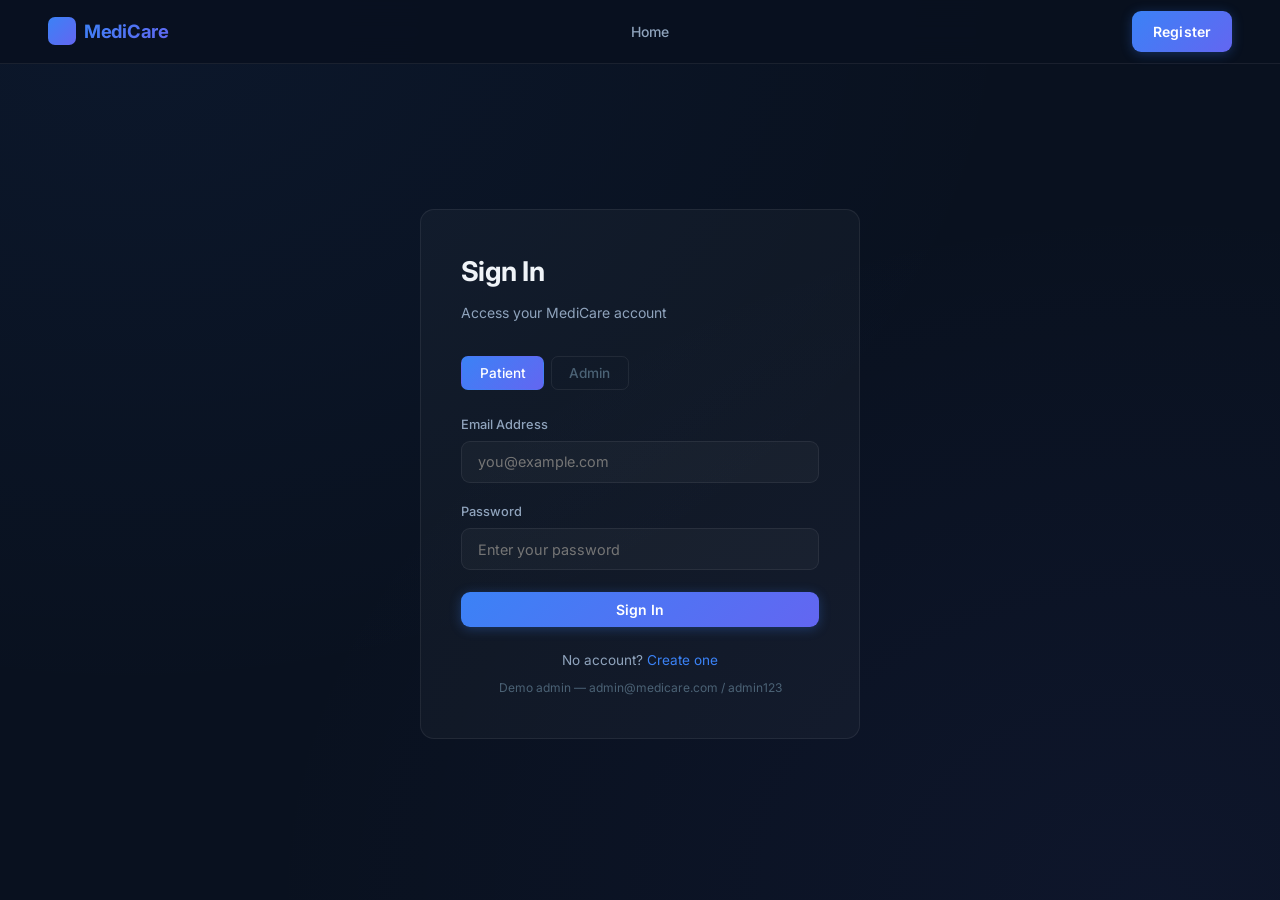
==== frontend/dashboard.html @ b06a7df7 "feat: complete MediCare system — backend, frontend, AI features, docs - Backend: Entity → Repository" ====
<!DOCTYPE html>
<html lang="en">
<head>
    <meta charset="UTF-8">
    <meta name="viewport" content="width=device-width, initial-scale=1.0">
    <title>Patient Dashboard – MediCare</title>
    <link rel="preconnect" href="https://fonts.googleapis.com">
    <link href="https://fonts.googleapis.com/css2?family=Inter:wght@300;400;500;600;700;800&display=swap" rel="stylesheet">
    <link rel="stylesheet" href="styles.css">
</head>
<body>
<div class="dash-layout">

    <!-- Sidebar -->
    <aside class="sidebar">
        <div class="sidebar-brand">
            <div class="sidebar-brand-mark"></div>
            <span class="sidebar-brand-name">MediCare</span>
        </div>
        <nav class="sidebar-nav">
            <span class="sidebar-section-label">Navigation</span>
            <button class="sidebar-btn active" id="nav-overview" onclick="showSection('overview')">Overview</button>
            <button class="sidebar-btn" id="nav-book" onclick="showSection('book')">Book Appointment</button>
            <button class="sidebar-btn" id="nav-appointments" onclick="showSection('appointments')">My Appointments</button>
            <button class="sidebar-btn" id="nav-queue" onclick="showSection('queue')">Queue Status</button>
            <button class="sidebar-btn" id="nav-recommend" onclick="showSection('recommend')">AI Doctor Finder</button>
        </nav>
        <div class="sidebar-footer">
            <div class="sidebar-user" id="sidebarUser"></div>
            <button class="sidebar-btn" onclick="logout()" style="color:var(--danger)">Sign Out</button>
        </div>
    </aside>

    <!-- Main content -->
    <main class="dash-main">

        <!-- OVERVIEW -->
        <div id="section-overview" class="fade-in">
            <div class="dash-header">
                <h1 class="dash-title">Overview</h1>
                <p class="dash-subtitle" id="welcomeMsg">Loading your dashboard...</p>
            </div>
            <div class="stats-grid">
                <div class="card stat-card">
                    <div class="stat-card-icon">
                        <svg class="icon" viewBox="0 0 24 24"><rect x="3" y="4" width="18" height="18" rx="2"/><line x1="16" y1="2" x2="16" y2="6"/><line x1="8" y1="2" x2="8" y2="6"/><line x1="3" y1="10" x2="21" y2="10"/></svg>
                    </div>
                    <div class="stat-card-val" id="totalAppts">—</div>
                    <div class="stat-card-label">Total Appointments</div>
                </div>
                <div class="card stat-card">
                    <div class="stat-card-icon">
                        <svg class="icon" viewBox="0 0 24 24"><polyline points="20 6 9 17 4 12"/></svg>
                    </div>
                    <div class="stat-card-val" id="completedAppts">—</div>
                    <div class="stat-card-label">Completed</div>
                </div>
                <div class="card stat-card">
                    <div class="stat-card-icon">
                        <svg class="icon" viewBox="0 0 24 24"><circle cx="12" cy="12" r="10"/><polyline points="12 6 12 12 16 14"/></svg>
                    </div>
                    <div class="stat-card-val" id="upcomingAppts">—</div>
                    <div class="stat-card-label">Upcoming</div>
                </div>
            </div>

            <h2 style="font-size:1rem;font-weight:600;color:var(--text-secondary);margin-bottom:1rem;text-transform:uppercase;letter-spacing:0.06em">Recent Appointments</h2>
            <div class="table-wrap">
                <table>
                    <thead>
                        <tr>
                            <th>Doctor</th>
                            <th>Specialization</th>
                            <th>Date</th>
                            <th>Status</th>
                            <th>Token</th>
                        </tr>
                    </thead>
                    <tbody id="recentTable">
                        <tr><td colspan="5" style="text-align:center;padding:2rem;color:var(--text-muted)">Loading...</td></tr>
                    </tbody>
                </table>
            </div>
        </div>

        <!-- BOOK APPOINTMENT -->
        <div id="section-book" style="display:none" class="fade-in">
            <div class="dash-header">
                <h1 class="dash-title">Book Appointment</h1>
                <p class="dash-subtitle">Select a doctor and your preferred date</p>
            </div>
            <div class="card" style="padding:2rem;max-width:560px">
                <div id="bookAlert" style="display:none"></div>
                <form onsubmit="bookAppointment(event)">
                    <div class="field">
                        <label class="field-label">Filter by Specialization</label>
                        <select id="specSelect" class="field-select" onchange="loadDoctorsBySpec()">
                            <option value="">All Specializations</option>
                        </select>
                    </div>
                    <div class="field">
                        <label class="field-label">Doctor <span style="color:var(--danger)">*</span></label>
                        <select id="doctorSelect" class="field-select" required>
                            <option value="">Select a doctor</option>
                        </select>
                    </div>
                    <div class="field">
                        <label class="field-label">Appointment Date <span style="color:var(--danger)">*</span></label>
                        <input type="date" id="apptDate" class="field-input" required>
                    </div>
                    <div class="field">
                        <label class="field-label">Reason / Symptoms</label>
                        <textarea id="apptReason" class="field-textarea" placeholder="Briefly describe your symptoms or reason for this visit..."></textarea>
                    </div>
                    <button type="submit" class="btn btn-primary btn-full" id="bookBtn">Confirm Booking</button>
                </form>
            </div>

            <div id="tokenResult" style="display:none;margin-top:1.5rem;max-width:380px">
                <div class="card token-card fade-in">
                    <div style="font-size:0.8rem;font-weight:600;letter-spacing:0.05em;text-transform:uppercase;color:var(--success);margin-bottom:0.75rem">Booking Confirmed</div>
                    <div class="token-number" id="resToken">—</div>
                    <div class="token-lbl">Queue Token</div>
                    <div class="token-meta">
                        <div>
                            <div class="token-meta-val" id="resPos">—</div>
                            <div class="token-meta-key">Queue Position</div>
                        </div>
                        <div>
                            <div class="token-meta-val" id="resWait">—</div>
                            <div class="token-meta-key">Est. Wait (min)</div>
                        </div>
                    </div>
                </div>
            </div>
        </div>

        <!-- MY APPOINTMENTS -->
        <div id="section-appointments" style="display:none" class="fade-in">
            <div class="dash-header">
                <h1 class="dash-title">My Appointments</h1>
                <p class="dash-subtitle">Complete appointment history</p>
            </div>
            <div class="table-wrap">
                <table>
                    <thead>
                        <tr>
                            <th>ID</th><th>Doctor</th><th>Specialization</th>
                            <th>Date</th><th>Status</th><th>Token</th><th>Est. Wait</th>
                        </tr>
                    </thead>
                    <tbody id="allApptTable">
                        <tr><td colspan="7" style="text-align:center;padding:2rem;color:var(--text-muted)">Loading...</td></tr>
                    </tbody>
                </table>
            </div>
        </div>

        <!-- QUEUE STATUS -->
        <div id="section-queue" style="display:none" class="fade-in">
            <div class="dash-header">
                <h1 class="dash-title">Queue Status</h1>
                <p class="dash-subtitle">Enter your appointment ID to check your current position</p>
            </div>
            <div style="display:flex;gap:0.75rem;margin-bottom:2rem;flex-wrap:wrap">
                <input type="number" id="apptIdInput" class="field-input" style="max-width:200px" placeholder="Appointment ID">
                <button class="btn btn-primary" onclick="checkQueue()">Check Status</button>
            </div>
            <div id="queueStatusResult"></div>
        </div>

        <!-- AI DOCTOR FINDER -->
        <div id="section-recommend" style="display:none" class="fade-in">
            <div class="dash-header">
                <h1 class="dash-title">AI Doctor Finder</h1>
                <p class="dash-subtitle">Describe your symptoms and get a specialist recommendation</p>
            </div>
            <div class="card" style="padding:1.75rem;max-width:580px;margin-bottom:2rem">
                <div class="field" style="margin-bottom:0">
                    <label class="field-label">Symptoms</label>
                    <div style="display:flex;gap:0.75rem;flex-wrap:wrap;margin-top:0.4rem">
                        <input type="text" id="symptomText" class="field-input" placeholder="e.g. chest pain, shortness of breath..." style="flex:1;min-width:200px">
                        <button class="btn btn-primary" onclick="getRecommendations()" id="recBtn">Analyse</button>
                    </div>
                </div>
                <div id="aiSpecResult" style="display:none;margin-top:1rem" class="alert alert-info"></div>
            </div>
            <div id="recDoctorsGrid" class="doctors-grid"></div>
        </div>

    </main>
</div>

<script src="app.js"></script>
<script>
const user = Session.getUser();
if (!user || user.role !== 'PATIENT') window.location.href = 'login.html';

document.getElementById('welcomeMsg').textContent = 'Good to see you, ' + user.name;
document.getElementById('sidebarUser').textContent = user.name;

// Set min date
const today = new Date().toISOString().split('T')[0];
document.getElementById('apptDate').min = today;

function showSection(sec) {
    document.querySelectorAll('[id^="section-"]').forEach(el => el.style.display = 'none');
    document.getElementById('section-' + sec).style.display = 'block';
    document.querySelectorAll('.sidebar-btn').forEach(el => el.classList.remove('active'));
    document.getElementById('nav-' + sec).classList.add('active');
    if (sec === 'overview') loadMyAppointments('overview');
    if (sec === 'appointments') loadMyAppointments('all');
    if (sec === 'book') loadSpecializations();
}

async function loadMyAppointments(mode) {
    try {
        const data = await Api.get('/appointments/patient/' + user.userId);
        const appts = data.data || [];
        const completed = appts.filter(a => a.status === 'COMPLETED').length;
        const upcoming  = appts.filter(a => a.status === 'BOOKED').length;
        document.getElementById('totalAppts').textContent     = appts.length;
        document.getElementById('completedAppts').textContent = completed;
        document.getElementById('upcomingAppts').textContent  = upcoming;

        const makeRow = a => `
            <tr>
                <td style="color:var(--text-primary)">${a.doctorName}</td>
                <td><span class="text-accent">${a.specialization || '—'}</span></td>
                <td>${formatDate(a.appointmentDate)}</td>
                <td>${statusBadge(a.status)}</td>
                <td><span class="badge badge-token">T-${pad(a.tokenNumber)}</span></td>
            </tr>`;

        if (mode === 'overview') {
            document.getElementById('recentTable').innerHTML =
                appts.slice(0,5).map(makeRow).join('') ||
                '<tr><td colspan="5" style="text-align:center;color:var(--text-muted)">No appointments yet</td></tr>';
        }
        if (mode === 'all') {
            document.getElementById('allApptTable').innerHTML =
                appts.map(a => `
                    <tr>
                        <td>#${a.appointmentId}</td>
                        <td style="color:var(--text-primary)">${a.doctorName}</td>
                        <td>${a.specialization || '—'}</td>
                        <td>${formatDate(a.appointmentDate)}</td>
                        <td>${statusBadge(a.status)}</td>
                        <td><span class="badge badge-token">T-${pad(a.tokenNumber)}</span></td>
                        <td>${a.estimatedWaitMinutes != null ? a.estimatedWaitMinutes + ' min' : '—'}</td>
                    </tr>`).join('') ||
                '<tr><td colspan="7" style="text-align:center;color:var(--text-muted)">No appointments</td></tr>';
        }
    } catch {
        const el = document.getElementById(mode === 'all' ? 'allApptTable' : 'recentTable');
        if (el) el.innerHTML = '<tr><td colspan="7" style="text-align:center;color:var(--danger)">Backend not connected</td></tr>';
    }
}

async function loadSpecializations() {
    try {
        const specs = await Api.get('/specializations');
        const sel = document.getElementById('specSelect');
        sel.innerHTML = '<option value="">All Specializations</option>';
        (specs || []).forEach(s => sel.innerHTML += `<option value="${s.specializationId}">${s.name}</option>`);
        loadDoctorsBySpec();
    } catch {}
}

async function loadDoctorsBySpec() {
    const specId = document.getElementById('specSelect').value;
    const path   = specId ? `/doctors/specialization/${specId}` : '/doctors';
    try {
        const data    = await Api.get(path);
        const doctors = data.data || data || [];
        const sel     = document.getElementById('doctorSelect');
        sel.innerHTML = '<option value="">Select a doctor</option>';
        doctors.forEach(d => sel.innerHTML += `<option value="${d.doctorId}">${d.name} — ${d.specializationName || ''}</option>`);
    } catch {}
}

async function bookAppointment(e) {
    e.preventDefault();
    const alertDiv = document.getElementById('bookAlert');
    alertDiv.style.display = 'none';
    setLoading('bookBtn', true);
    try {
        const data = await Api.post('/appointments', {
            patientId:       user.userId,
            doctorId:        parseInt(document.getElementById('doctorSelect').value),
            appointmentDate: document.getElementById('apptDate').value,
            reason:          document.getElementById('apptReason').value
        });
        if (data.success) {
            const a = data.data;
            document.getElementById('resToken').textContent = 'T-' + pad(a.tokenNumber);
            document.getElementById('resPos').textContent   = a.queuePosition;
            document.getElementById('resWait').textContent  = a.estimatedWaitMinutes;
            document.getElementById('tokenResult').style.display = 'block';
            showToast('Appointment confirmed. Token: T-' + pad(a.tokenNumber), 'success');
        } else {
            alertDiv.className = 'alert alert-error';
            alertDiv.textContent = data.message;
            alertDiv.style.display = 'block';
        }
    } catch {
        alertDiv.className = 'alert alert-error';
        alertDiv.textContent = 'Connection error.';
        alertDiv.style.display = 'block';
    }
    setLoading('bookBtn', false);
}

async function checkQueue() {
    const apptId = document.getElementById('apptIdInput').value;
    if (!apptId) return;
    const result = document.getElementById('queueStatusResult');
    result.innerHTML = '';
    try {
        const data = await Api.get('/queue/appointment/' + apptId);
        if (data.success) {
            const q = data.data;
            result.innerHTML = `
                <div class="card token-card fade-in" style="max-width:360px">
                    <div class="token-number">T-${pad(q.tokenNumber)}</div>
                    <div class="token-lbl">${statusBadge(q.queueStatus)}</div>
                    <div class="token-meta" style="margin-top:1.25rem">
                        <div>
                            <div class="token-meta-val">${q.queuePosition}</div>
                            <div class="token-meta-key">Position</div>
                        </div>
                        <div>
                            <div class="token-meta-val">${q.estimatedWaitMinutes ?? '—'}</div>
                            <div class="token-meta-key">Wait (min)</div>
                        </div>
                    </div>
                    <div style="margin-top:1.25rem;font-size:0.8rem;color:var(--text-muted)">Doctor: ${q.doctorName}</div>
                </div>`;
        } else {
            result.innerHTML = '<div class="alert alert-error">No queue entry found for this appointment ID.</div>';
        }
    } catch {
        result.innerHTML = '<div class="alert alert-error">Connection error.</div>';
    }
}

async function getRecommendations() {
    const symptoms = document.getElementById('symptomText').value.trim();
    if (!symptoms) return;
    setLoading('recBtn', true);
    try {
        const data    = await Api.get('/doctors/recommend?symptoms=' + encodeURIComponent(symptoms));
        const doctors = data.data || [];
        const specEl  = document.getElementById('aiSpecResult');
        specEl.style.display = 'block';
        specEl.textContent   = doctors.length
            ? `Recommended specialization: ${doctors[0].specializationName} — ${doctors.length} doctor(s) available`
            : 'No specialist matched. Showing General Medicine doctors.';

        document.getElementById('recDoctorsGrid').innerHTML = doctors.map(d => `
            <div class="card doctor-card fade-in">
                <div class="doctor-avatar"><span class="doctor-initials">${initials(d.name)}</span></div>
                <div class="doctor-name">${d.name}</div>
                <div class="doctor-spec">${d.specializationName}</div>
                <div class="doctor-meta">${d.qualification || 'MBBS'}</div>
                <div class="doctor-meta">${d.experienceYears ?? '—'} yrs experience &nbsp;·&nbsp; ${d.consultationDuration || 15} min/patient</div>
                <button class="btn btn-outline btn-sm" style="margin-top:0.5rem" onclick="goBook(${d.doctorId})">Book Appointment</button>
            </div>`).join('');
    } catch {}
    setLoading('recBtn', false);
}

function goBook(docId) {
    showSection('book');
    setTimeout(() => {
        const sel = document.getElementById('doctorSelect');
        for (const opt of sel.options) if (opt.value == docId) { opt.selected = true; break; }
    }, 600);
}

function pad(n) { return n != null ? String(n).padStart(2,'0') : '—'; }
function initials(name) { return name.split(' ').map(w => w[0]).slice(0,2).join('').toUpperCase(); }

function logout() { Session.clear(); window.location.href = 'index.html'; }

loadMyAppointments('overview');
</script>
</body>
</html>
---- frontend/styles.css ----
/* =====================================================
   MediCare – Clean Elegant Design System
   No emojis. Pure typography and spacing.
   ===================================================== */

:root {
    --bg-primary: #09111f;
    --bg-secondary: #0d1829;
    --bg-card: rgba(255,255,255,0.03);
    --bg-card-hover: rgba(255,255,255,0.06);
    --border: rgba(255,255,255,0.07);
    --border-active: rgba(96,165,250,0.35);
    --accent: #3b82f6;
    --accent-dark: #2563eb;
    --accent-2: #6366f1;
    --gradient: linear-gradient(135deg, #3b82f6 0%, #6366f1 100%);
    --text-primary: #f0f4f8;
    --text-secondary: #8fa3bc;
    --text-muted: #4b6275;
    --success: #10b981;
    --warning: #f59e0b;
    --danger: #ef4444;
    --shadow-sm: 0 2px 8px rgba(0,0,0,0.3);
    --shadow: 0 8px 32px rgba(0,0,0,0.4);
    --shadow-accent: 0 8px 32px rgba(59,130,246,0.18);
    --radius: 14px;
    --radius-sm: 8px;
    --font: 'Inter', -apple-system, BlinkMacSystemFont, sans-serif;
    --transition: 0.2s ease;
}

*, *::before, *::after { box-sizing: border-box; margin: 0; padding: 0; }
html { scroll-behavior: smooth; }

body {
    font-family: var(--font);
    background: var(--bg-primary);
    color: var(--text-primary);
    line-height: 1.65;
    min-height: 100vh;
    -webkit-font-smoothing: antialiased;
    background-image:
        radial-gradient(ellipse at 10% 0%, rgba(59,130,246,0.06) 0%, transparent 55%),
        radial-gradient(ellipse at 90% 100%, rgba(99,102,241,0.06) 0%, transparent 55%);
}

/* ── Scrollbar ── */
::-webkit-scrollbar { width: 6px; }
::-webkit-scrollbar-track { background: var(--bg-primary); }
::-webkit-scrollbar-thumb { background: var(--text-muted); border-radius: 3px; }

/* ── Navbar ── */
.navbar {
    position: fixed; top: 0; left: 0; right: 0;
    display: flex; align-items: center; justify-content: space-between;
    padding: 0 3rem;
    height: 64px;
    background: rgba(9,17,31,0.88);
    backdrop-filter: blur(20px);
    -webkit-backdrop-filter: blur(20px);
    border-bottom: 1px solid var(--border);
    z-index: 1000;
}
.nav-brand { display: flex; align-items: center; gap: 0.5rem; }
.nav-brand-mark {
    width: 28px; height: 28px;
    background: var(--gradient);
    border-radius: 7px;
}
.nav-title {
    font-size: 1.15rem; font-weight: 700; letter-spacing: -0.3px;
    background: var(--gradient);
    -webkit-background-clip: text; -webkit-text-fill-color: transparent;
}
.nav-links { display: flex; gap: 0.25rem; list-style: none; }
.nav-link {
    color: var(--text-secondary); text-decoration: none;
    font-size: 0.875rem; font-weight: 500;
    padding: 0.4rem 0.85rem; border-radius: 7px;
    transition: var(--transition);
}
.nav-link:hover { color: var(--text-primary); background: rgba(255,255,255,0.04); }
.nav-link.active { color: var(--text-primary); }
.nav-actions { display: flex; gap: 0.6rem; align-items: center; }

/* ── Buttons ── */
.btn {
    display: inline-flex; align-items: center; justify-content: center; gap: 0.4rem;
    padding: 0.55rem 1.3rem;
    border-radius: 9px;
    font-size: 0.875rem; font-weight: 600;
    cursor: pointer; transition: var(--transition);
    border: none; text-decoration: none; font-family: var(--font);
    letter-spacing: 0.01em;
}
.btn-primary {
    background: var(--gradient); color: #fff;
    box-shadow: 0 2px 12px rgba(59,130,246,0.3);
}
.btn-primary:hover:not(:disabled) {
    transform: translateY(-1px);
    box-shadow: 0 6px 20px rgba(59,130,246,0.45);
}
.btn-outline {
    background: transparent; color: var(--text-primary);
    border: 1px solid var(--border-active);
}
.btn-outline:hover { background: rgba(59,130,246,0.07); }
.btn-ghost {
    background: rgba(255,255,255,0.04); color: var(--text-secondary);
    border: 1px solid var(--border);
}
.btn-ghost:hover { color: var(--text-primary); background: rgba(255,255,255,0.07); }
.btn-danger { background: var(--danger); color: #fff; }
.btn-danger:hover:not(:disabled) { background: #dc2626; }
.btn-success { background: var(--success); color: #fff; }
.btn-lg { padding: 0.8rem 2rem; font-size: 0.95rem; border-radius: 11px; }
.btn-sm { padding: 0.35rem 0.85rem; font-size: 0.8rem; border-radius: 7px; }
.btn:disabled { opacity: 0.45; cursor: not-allowed; transform: none !important; }
.btn-full { width: 100%; margin-top: 0.25rem; }

/* ── Card / Glass ── */
.card {
    background: var(--bg-card);
    border: 1px solid var(--border);
    border-radius: var(--radius);
    transition: border-color var(--transition);
}
.card:hover { border-color: rgba(255,255,255,0.1); }
.card-elevated { box-shadow: var(--shadow); }

/* ── Typography helpers ── */
.gradient-text {
    background: var(--gradient);
    -webkit-background-clip: text; -webkit-text-fill-color: transparent;
}
.text-muted { color: var(--text-muted); }
.text-secondary { color: var(--text-secondary); }
.text-accent { color: var(--accent); }
.label {
    display: block;
    font-size: 0.72rem; font-weight: 600; letter-spacing: 0.09em;
    text-transform: uppercase; color: var(--accent); margin-bottom: 0.35rem;
}

/* ── Hero ── */
.hero {
    min-height: 100vh;
    display: grid;
    grid-template-columns: 1fr 1fr;
    align-items: center;
    gap: 5rem;
    padding: 10rem 3rem 5rem;
    max-width: 1200px; margin: 0 auto;
}
.hero-eyebrow {
    display: inline-block;
    padding: 0.35rem 0.9rem;
    border-radius: 50px;
    background: rgba(59,130,246,0.1);
    border: 1px solid rgba(59,130,246,0.25);
    color: #93c5fd;
    font-size: 0.8rem; font-weight: 600;
    letter-spacing: 0.04em;
    margin-bottom: 1.4rem;
}
.hero-title {
    font-size: clamp(2.6rem, 4.5vw, 3.8rem);
    font-weight: 800; line-height: 1.08;
    letter-spacing: -0.03em; margin-bottom: 1.2rem;
}
.hero-desc {
    color: var(--text-secondary);
    font-size: 1.05rem; max-width: 480px; margin-bottom: 2.2rem;
}
.hero-cta { display: flex; gap: 0.85rem; flex-wrap: wrap; margin-bottom: 3.5rem; }
.hero-stats { display: flex; gap: 2.5rem; }
.stat-num {
    display: block;
    font-size: 1.7rem; font-weight: 800; letter-spacing: -0.04em;
    background: var(--gradient);
    -webkit-background-clip: text; -webkit-text-fill-color: transparent;
}
.stat-lbl {
    font-size: 0.75rem; color: var(--text-muted);
    text-transform: uppercase; letter-spacing: 0.06em;
}

/* ── Hero visual panel ── */
.hero-panel { display: flex; flex-direction: column; gap: 1rem; }
.panel-card { padding: 1.4rem; }
.panel-title {
    font-size: 0.75rem; font-weight: 600;
    text-transform: uppercase; letter-spacing: 0.08em;
    color: var(--text-muted); margin-bottom: 1rem;
    display: flex; align-items: center; gap: 0.5rem;
}
.live-dot {
    width: 7px; height: 7px; border-radius: 50%;
    background: var(--success); box-shadow: 0 0 6px var(--success);
    animation: blink 1.8s ease-in-out infinite;
}
@keyframes blink { 0%,100%{opacity:1}50%{opacity:0.3} }

.queue-row {
    display: flex; align-items: center; gap: 0.75rem;
    padding: 0.5rem 0;
    border-bottom: 1px solid var(--border);
    font-size: 0.85rem;
}
.queue-row:last-child { border-bottom: none; }
.token-chip {
    background: var(--gradient); color: #fff;
    padding: 0.2rem 0.55rem; border-radius: 5px;
    font-size: 0.72rem; font-weight: 700; white-space: nowrap;
}
.queue-name { flex: 1; color: var(--text-secondary); }
.queue-wait { color: var(--accent); font-size: 0.78rem; font-weight: 600; }

.ai-panel { padding: 1.2rem 1.4rem; }
.ai-tag {
    display: inline-block;
    padding: 0.2rem 0.6rem;
    background: rgba(99,102,241,0.15);
    border: 1px solid rgba(99,102,241,0.3);
    color: #a5b4fc; border-radius: 5px;
    font-size: 0.72rem; font-weight: 600;
    letter-spacing: 0.05em; text-transform: uppercase;
    margin-bottom: 0.6rem;
}
.ai-rec { font-size: 0.92rem; margin-bottom: 0.25rem; }
.ai-sub { font-size: 0.78rem; color: var(--text-muted); }

/* ── Section ── */
.section { padding: 6rem 3rem; max-width: 1200px; margin: 0 auto; }
.section-header { margin-bottom: 3rem; }
.section-title { font-size: 2rem; font-weight: 700; letter-spacing: -0.02em; margin-bottom: 0.6rem; }
.section-desc { color: var(--text-secondary); font-size: 0.95rem; }

/* ── Features grid ── */
.features-grid { display: grid; grid-template-columns: repeat(auto-fit, minmax(280px, 1fr)); gap: 1.25rem; }
.feature-card { padding: 1.75rem; }
.feature-icon-wrap {
    width: 40px; height: 40px; border-radius: 10px;
    background: rgba(59,130,246,0.1);
    border: 1px solid rgba(59,130,246,0.2);
    display: flex; align-items: center; justify-content: center;
    margin-bottom: 1.1rem;
}
.feature-icon-line {
    width: 18px; height: 2px;
    background: var(--gradient); border-radius: 2px;
}
.feature-title { font-size: 1rem; font-weight: 600; margin-bottom: 0.5rem; }
.feature-desc { color: var(--text-secondary); font-size: 0.875rem; line-height: 1.6; }

/* ── AI Section ── */
.ai-section {
    background: var(--bg-secondary);
    border-top: 1px solid var(--border);
    border-bottom: 1px solid var(--border);
    padding: 6rem 3rem;
}
.ai-inner { max-width: 860px; margin: 0 auto; }
.ai-points { display: flex; flex-direction: column; gap: 2rem; margin-bottom: 2.5rem; }
.ai-point { display: grid; grid-template-columns: 48px 1fr; gap: 1.2rem; align-items: start; }
.ai-num {
    font-size: 1.5rem; font-weight: 800; letter-spacing: -0.04em;
    background: var(--gradient); -webkit-background-clip: text; -webkit-text-fill-color: transparent;
    padding-top: 2px;
}
.ai-point-title { font-size: 1rem; font-weight: 600; margin-bottom: 0.35rem; }
.ai-point-desc { color: var(--text-secondary); font-size: 0.875rem; }

.symptom-bar { display: flex; gap: 0.75rem; flex-wrap: wrap; margin-top: 1.5rem; }
.symptom-input {
    flex: 1; min-width: 240px;
    padding: 0.7rem 1rem;
    border-radius: 9px;
    border: 1px solid var(--border);
    background: rgba(255,255,255,0.03);
    color: var(--text-primary); font-family: var(--font); font-size: 0.875rem;
    transition: border-color var(--transition);
}
.symptom-input:focus { outline: none; border-color: var(--accent); }
.rec-result {
    margin-top: 1rem; padding: 1rem 1.25rem;
    background: rgba(99,102,241,0.08);
    border: 1px solid rgba(99,102,241,0.25);
    border-radius: 9px; font-size: 0.875rem;
}

/* ── Page layout (forms) ── */
.page-wrap {
    min-height: 100vh;
    display: flex; align-items: center; justify-content: center;
    padding: 6rem 1.5rem 3rem;
}
.form-box { width: 100%; max-width: 440px; padding: 2.5rem; }
.form-box-wide { max-width: 640px; }
.form-heading { font-size: 1.7rem; font-weight: 700; letter-spacing: -0.02em; margin-bottom: 0.35rem; }
.form-subheading { color: var(--text-secondary); font-size: 0.875rem; margin-bottom: 2rem; }

/* ── Form elements ── */
.field { margin-bottom: 1.15rem; }
.field-label {
    display: block; color: var(--text-secondary);
    font-size: 0.8rem; font-weight: 500; margin-bottom: 0.4rem;
}
.field-input, .field-select, .field-textarea {
    width: 100%;
    padding: 0.7rem 1rem;
    border-radius: 9px; border: 1px solid var(--border);
    background: rgba(255,255,255,0.03);
    color: var(--text-primary); font-family: var(--font); font-size: 0.9rem;
    transition: border-color var(--transition), box-shadow var(--transition);
}
.field-input:focus, .field-select:focus, .field-textarea:focus {
    outline: none; border-color: var(--accent);
    box-shadow: 0 0 0 3px rgba(59,130,246,0.12);
}
.field-select option { background: #1a2640; color: var(--text-primary); }
.field-textarea { min-height: 90px; resize: vertical; }
.field-row { display: grid; grid-template-columns: 1fr 1fr; gap: 1rem; }

/* ── Alerts ── */
.alert {
    padding: 0.75rem 1rem;
    border-radius: 8px; font-size: 0.85rem;
    margin-bottom: 1rem; line-height: 1.5;
}
.alert-error { background: rgba(239,68,68,0.08); border: 1px solid rgba(239,68,68,0.25); color: #fca5a5; }
.alert-success { background: rgba(16,185,129,0.08); border: 1px solid rgba(16,185,129,0.25); color: #6ee7b7; }
.alert-info { background: rgba(59,130,246,0.08); border: 1px solid rgba(59,130,246,0.25); color: #93c5fd; }

/* ── Tabs ── */
.tabs { display: flex; gap: 0.4rem; margin-bottom: 1.5rem; }
.tab {
    padding: 0.5rem 1.1rem; border-radius: 7px;
    font-size: 0.85rem; font-weight: 500; cursor: pointer;
    color: var(--text-muted);
    background: none; border: 1px solid var(--border);
    font-family: var(--font); transition: var(--transition);
}
.tab.active { background: var(--gradient); color: #fff; border-color: transparent; }
.tab:hover:not(.active) { color: var(--text-primary); border-color: rgba(255,255,255,0.12); }

/* ── Form footer ── */
.form-footer { text-align: center; color: var(--text-secondary); font-size: 0.85rem; margin-top: 1.4rem; }
.form-link { color: var(--accent); text-decoration: none; }
.form-link:hover { text-decoration: underline; }

/* ── Dashboard layout ── */
.dash-layout { display: flex; min-height: 100vh; }

.sidebar {
    width: 240px; flex-shrink: 0;
    background: var(--bg-secondary);
    border-right: 1px solid var(--border);
    padding: 0;
    position: fixed; top: 0; left: 0; bottom: 0;
    display: flex; flex-direction: column;
    z-index: 100;
}
.sidebar-brand {
    display: flex; align-items: center; gap: 0.6rem;
    padding: 1.4rem 1.4rem 1.2rem;
    border-bottom: 1px solid var(--border);
}
.sidebar-brand-mark {
    width: 26px; height: 26px;
    background: var(--gradient); border-radius: 7px; flex-shrink: 0;
}
.sidebar-brand-name {
    font-size: 1.05rem; font-weight: 700;
    background: var(--gradient); -webkit-background-clip: text; -webkit-text-fill-color: transparent;
}
.sidebar-section-label {
    padding: 1rem 1.4rem 0.35rem;
    font-size: 0.68rem; font-weight: 600;
    text-transform: uppercase; letter-spacing: 0.1em;
    color: var(--text-muted);
}
.sidebar-nav { flex: 1; padding: 0.5rem 0.75rem; overflow-y: auto; }
.sidebar-btn {
    display: flex; align-items: center; gap: 0.7rem;
    width: 100%; padding: 0.65rem 0.85rem;
    border-radius: 8px; border: none;
    background: none; color: var(--text-secondary);
    font-size: 0.875rem; font-weight: 500;
    font-family: var(--font); cursor: pointer;
    text-align: left; transition: var(--transition);
    margin-bottom: 1px;
}
.sidebar-btn:hover { background: rgba(255,255,255,0.04); color: var(--text-primary); }
.sidebar-btn.active {
    background: rgba(59,130,246,0.12);
    color: var(--text-primary);
    border-left: 2px solid var(--accent);
    padding-left: calc(0.85rem - 2px);
}
.sidebar-btn-icon {
    width: 16px; text-align: center;
    font-size: 0; /* hidden for text-based icons */
    flex-shrink: 0;
}
/* SVG icon replacement */
.icon {
    width: 15px; height: 15px;
    stroke: currentColor; fill: none;
    stroke-width: 1.8; stroke-linecap: round; stroke-linejoin: round;
    flex-shrink: 0;
}
.sidebar-footer {
    padding: 1rem 0.75rem;
    border-top: 1px solid var(--border);
}
.sidebar-user {
    padding: 0.5rem 0.85rem;
    font-size: 0.8rem; color: var(--text-muted);
    margin-bottom: 0.25rem;
}

.dash-main { margin-left: 240px; flex: 1; padding: 2.5rem; min-height: 100vh; }
.dash-header { margin-bottom: 2rem; }
.dash-title { font-size: 1.55rem; font-weight: 700; letter-spacing: -0.02em; margin-bottom: 0.2rem; }
.dash-subtitle { color: var(--text-secondary); font-size: 0.875rem; }

/* ── Stats grid ── */
.stats-grid { display: grid; grid-template-columns: repeat(auto-fit, minmax(180px, 1fr)); gap: 1rem; margin-bottom: 2rem; }
.stat-card { padding: 1.5rem; }
.stat-card-val {
    font-size: 2rem; font-weight: 800; letter-spacing: -0.04em;
    background: var(--gradient); -webkit-background-clip: text; -webkit-text-fill-color: transparent;
    margin: 0.5rem 0 0.25rem;
}
.stat-card-label { font-size: 0.8rem; color: var(--text-muted); text-transform: uppercase; letter-spacing: 0.05em; }
.stat-card-icon {
    width: 32px; height: 32px; border-radius: 8px;
    background: rgba(59,130,246,0.1);
    border: 1px solid rgba(59,130,246,0.15);
    display: flex; align-items: center; justify-content: center;
}

/* ── Tables ── */
.table-wrap { overflow-x: auto; border-radius: var(--radius); border: 1px solid var(--border); }
table { width: 100%; border-collapse: collapse; }
thead th {
    padding: 0.8rem 1.1rem; text-align: left;
    font-size: 0.72rem; font-weight: 600;
    text-transform: uppercase; letter-spacing: 0.07em;
    color: var(--text-muted);
    border-bottom: 1px solid var(--border);
    background: rgba(255,255,255,0.015);
    white-space: nowrap;
}
tbody td {
    padding: 0.9rem 1.1rem; color: var(--text-secondary);
    font-size: 0.875rem;
    border-bottom: 1px solid rgba(255,255,255,0.03);
}
tbody tr:last-child td { border-bottom: none; }
tbody tr:hover td { background: rgba(255,255,255,0.015); }

/* ── Badges ── */
.badge {
    display: inline-flex; align-items: center;
    padding: 0.22rem 0.65rem;
    border-radius: 50px; font-size: 0.7rem; font-weight: 600;
    letter-spacing: 0.04em; text-transform: uppercase; white-space: nowrap;
}
.badge-booked   { background: rgba(59,130,246,0.12); color: #93c5fd; }
.badge-waiting  { background: rgba(245,158,11,0.12); color: #fcd34d; }
.badge-completed{ background: rgba(16,185,129,0.12); color: #6ee7b7; }
.badge-cancelled{ background: rgba(239,68,68,0.12);  color: #fca5a5; }
.badge-token    { background: rgba(59,130,246,0.15); color: #bfdbfe; }

/* ── Token card ── */
.token-card { padding: 2.5rem; text-align: center; }
.token-number {
    font-size: 4.5rem; font-weight: 900; letter-spacing: -0.04em;
    background: var(--gradient); -webkit-background-clip: text; -webkit-text-fill-color: transparent;
    line-height: 1;
}
.token-lbl { color: var(--text-muted); font-size: 0.8rem; letter-spacing: 0.06em; text-transform: uppercase; margin: 0.5rem 0 1.5rem; }
.token-meta { display: flex; justify-content: center; gap: 3rem; }
.token-meta-val { font-size: 1.5rem; font-weight: 700; }
.token-meta-key { color: var(--text-muted); font-size: 0.72rem; text-transform: uppercase; letter-spacing: 0.05em; }

/* ── Divider ── */
.divider { height: 1px; background: var(--border); margin: 1.5rem 0; }

/* ── Spinner ── */
.spinner {
    display: inline-block; width: 18px; height: 18px;
    border: 2px solid rgba(255,255,255,0.15);
    border-top-color: #fff; border-radius: 50%;
    animation: spin 0.65s linear infinite;
}
@keyframes spin { to { transform: rotate(360deg); } }

/* ── Doctors grid ── */
.doctors-grid { display: grid; grid-template-columns: repeat(auto-fill, minmax(260px, 1fr)); gap: 1.25rem; }
.doctor-card { padding: 1.5rem; }
.doctor-avatar {
    width: 48px; height: 48px; border-radius: 50%;
    background: linear-gradient(135deg, #3b82f6, #6366f1);
    display: flex; align-items: center; justify-content: center;
    margin-bottom: 0.85rem;
}
.doctor-initials { font-size: 1rem; font-weight: 700; color: #fff; }
.doctor-name { font-size: 0.975rem; font-weight: 600; margin-bottom: 0.2rem; }
.doctor-spec { color: var(--accent); font-size: 0.8rem; font-weight: 500; margin-bottom: 0.75rem; }
.doctor-meta { color: var(--text-muted); font-size: 0.78rem; margin-bottom: 0.25rem; }

/* ── Footer ── */
.footer {
    text-align: center; padding: 3rem;
    background: var(--bg-secondary);
    border-top: 1px solid var(--border);
    color: var(--text-muted); font-size: 0.8rem; line-height: 2.2;
}
.footer-brand {
    font-size: 1.1rem; font-weight: 700; letter-spacing: -0.02em;
    background: var(--gradient); -webkit-background-clip: text; -webkit-text-fill-color: transparent;
    margin-bottom: 0.25rem;
}

/* ── Animations ── */
.fade-in { animation: fadeIn 0.4s ease; }
@keyframes fadeIn { from { opacity:0; transform:translateY(12px); } to { opacity:1; transform:translateY(0); } }

/* ── Responsive ── */
@media (max-width: 900px) {
    .hero { grid-template-columns: 1fr; padding: 7rem 1.5rem 3rem; }
    .hero-panel { display: none; }
    .navbar { padding: 0 1.25rem; }
    .nav-links { display: none; }
    .dash-main { margin-left: 0; padding: 1.5rem; padding-top: 5rem; }
    .sidebar { transform: translateX(-100%); }
    .field-row { grid-template-columns: 1fr; }
}
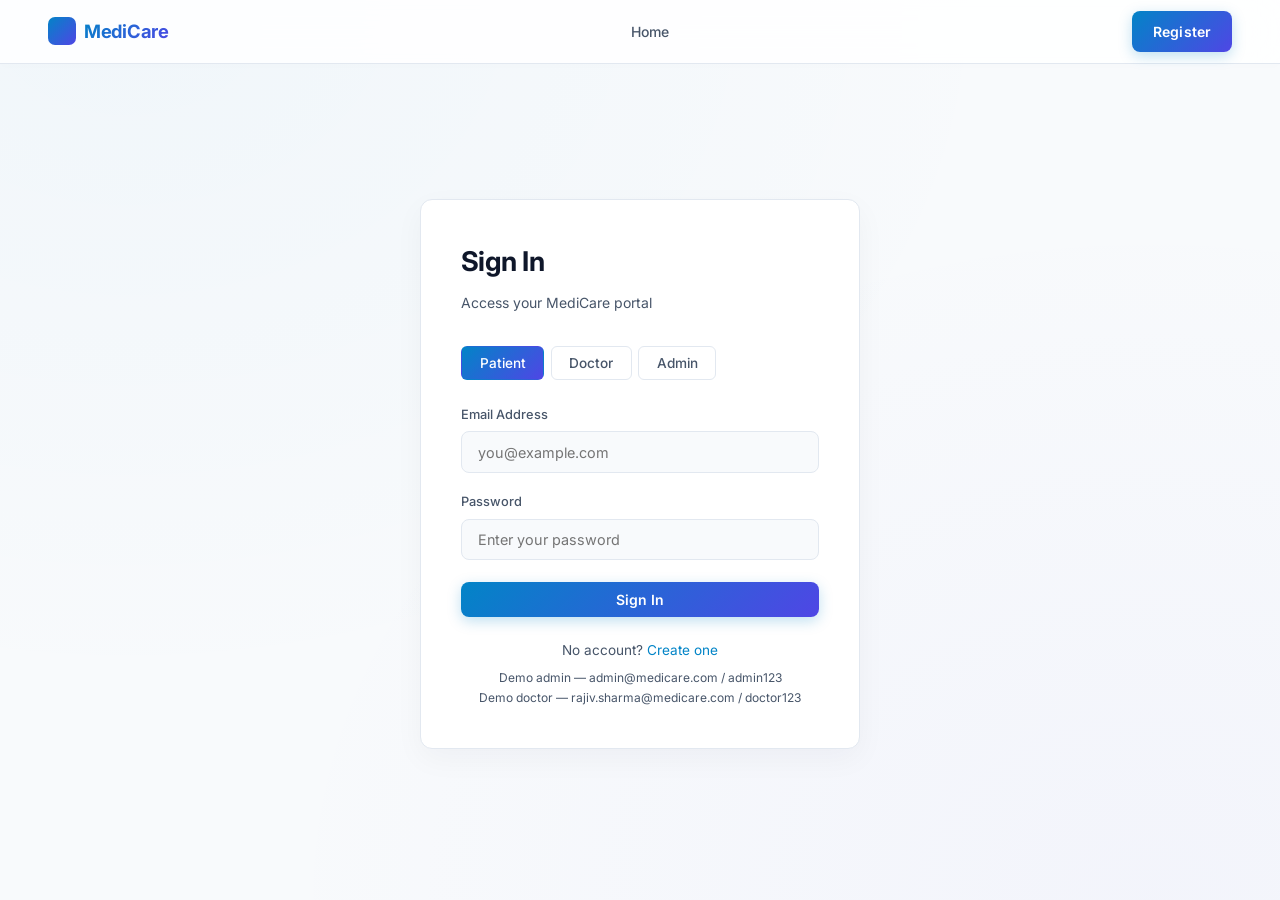
==== commit a5403f91: "Update frontend and backend code for medical appointment system" ====
--- a/frontend/dashboard.html
+++ b/frontend/dashboard.html
@@ -23,10 +23,10 @@
             <button class="sidebar-btn" id="nav-book" onclick="showSection('book')">Book Appointment</button>
             <button class="sidebar-btn" id="nav-appointments" onclick="showSection('appointments')">My Appointments</button>
             <button class="sidebar-btn" id="nav-queue" onclick="showSection('queue')">Queue Status</button>
-            <button class="sidebar-btn" id="nav-recommend" onclick="showSection('recommend')">AI Doctor Finder</button>
+            <button class="sidebar-btn" id="nav-recommend" onclick="showSection('recommend')">AI Symptom Assistant</button>
         </nav>
         <div class="sidebar-footer">
-            <div class="sidebar-user" id="sidebarUser"></div>
+            <div class="sidebar-user" id="sidebarUser">Loading...</div>
             <button class="sidebar-btn" onclick="logout()" style="color:var(--danger)">Sign Out</button>
         </div>
     </aside>
@@ -71,13 +71,14 @@
                         <tr>
                             <th>Doctor</th>
                             <th>Specialization</th>
-                            <th>Date</th>
+                            <th>Date & Time</th>
                             <th>Status</th>
+                            <th>Diagnostics / prescription</th>
                             <th>Token</th>
                         </tr>
                     </thead>
                     <tbody id="recentTable">
-                        <tr><td colspan="5" style="text-align:center;padding:2rem;color:var(--text-muted)">Loading...</td></tr>
+                        <tr><td colspan="6" style="text-align:center;padding:2rem;color:var(--text-secondary)">Loading...</td></tr>
                     </tbody>
                 </table>
             </div>
@@ -87,7 +88,7 @@
         <div id="section-book" style="display:none" class="fade-in">
             <div class="dash-header">
                 <h1 class="dash-title">Book Appointment</h1>
-                <p class="dash-subtitle">Select a doctor and your preferred date</p>
+                <p class="dash-subtitle">Select a doctor, preferred date and choose an available time slot.</p>
             </div>
             <div class="card" style="padding:2rem;max-width:560px">
                 <div id="bookAlert" style="display:none"></div>
@@ -100,14 +101,22 @@
                     </div>
                     <div class="field">
                         <label class="field-label">Doctor <span style="color:var(--danger)">*</span></label>
-                        <select id="doctorSelect" class="field-select" required>
+                        <select id="doctorSelect" class="field-select" onchange="onDoctorOrDateChange()" required>
                             <option value="">Select a doctor</option>
                         </select>
                     </div>
                     <div class="field">
                         <label class="field-label">Appointment Date <span style="color:var(--danger)">*</span></label>
-                        <input type="date" id="apptDate" class="field-input" required>
-                    </div>
+                        <input type="date" id="apptDate" class="field-input" onchange="onDoctorOrDateChange()" required>
+                    </div>
+                    
+                    <!-- Availability Slots Badge Selector -->
+                    <div class="field" id="slotsField" style="display:none">
+                        <label class="field-label">Select Available Time Slot <span style="color:var(--text-muted)">(Optional)</span></label>
+                        <div class="slots-container" id="slotsContainer"></div>
+                        <input type="hidden" id="selectedAvailabilityId">
+                    </div>
+
                     <div class="field">
                         <label class="field-label">Reason / Symptoms</label>
                         <textarea id="apptReason" class="field-textarea" placeholder="Briefly describe your symptoms or reason for this visit..."></textarea>
@@ -131,6 +140,7 @@
                             <div class="token-meta-key">Est. Wait (min)</div>
                         </div>
                     </div>
+                    <div style="margin-top:1rem;font-size:0.75rem;color:var(--text-secondary)" id="resApptId"></div>
                 </div>
             </div>
         </div>
@@ -146,11 +156,11 @@
                     <thead>
                         <tr>
                             <th>ID</th><th>Doctor</th><th>Specialization</th>
-                            <th>Date</th><th>Status</th><th>Token</th><th>Est. Wait</th>
+                            <th>Date & Time</th><th>Status</th><th>Diagnostics</th><th>Token</th><th>Est. Wait</th>
                         </tr>
                     </thead>
                     <tbody id="allApptTable">
-                        <tr><td colspan="7" style="text-align:center;padding:2rem;color:var(--text-muted)">Loading...</td></tr>
+                        <tr><td colspan="8" style="text-align:center;padding:2rem;color:var(--text-secondary)">Loading...</td></tr>
                     </tbody>
                 </table>
             </div>
@@ -169,22 +179,41 @@
             <div id="queueStatusResult"></div>
         </div>
 
-        <!-- AI DOCTOR FINDER -->
+        <!-- AI Symptom Assistant -->
         <div id="section-recommend" style="display:none" class="fade-in">
             <div class="dash-header">
-                <h1 class="dash-title">AI Doctor Finder</h1>
-                <p class="dash-subtitle">Describe your symptoms and get a specialist recommendation</p>
+                <h1 class="dash-title">AI Symptom Triage Assistant</h1>
+                <p class="dash-subtitle">Describe your symptoms to receive instant triage recommendations, priority level, and slots booking.</p>
             </div>
             <div class="card" style="padding:1.75rem;max-width:580px;margin-bottom:2rem">
                 <div class="field" style="margin-bottom:0">
-                    <label class="field-label">Symptoms</label>
+                    <label class="field-label">What symptoms are you experiencing?</label>
                     <div style="display:flex;gap:0.75rem;flex-wrap:wrap;margin-top:0.4rem">
-                        <input type="text" id="symptomText" class="field-input" placeholder="e.g. chest pain, shortness of breath..." style="flex:1;min-width:200px">
-                        <button class="btn btn-primary" onclick="getRecommendations()" id="recBtn">Analyse</button>
-                    </div>
-                </div>
-                <div id="aiSpecResult" style="display:none;margin-top:1rem" class="alert alert-info"></div>
-            </div>
+                        <input type="text" id="symptomText" class="field-input" placeholder="e.g. I have chest pain and shortness of breath" style="flex:1;min-width:200px">
+                        <button class="btn btn-primary" onclick="analyzeSymptoms()" id="recBtn">Analyze</button>
+                    </div>
+                </div>
+            </div>
+            
+            <!-- Triage Results Output -->
+            <div id="aiTriageOutputCard" class="card" style="padding:1.5rem;max-width:580px;margin-bottom:2rem;display:none;">
+                <h3 style="font-size:1rem;font-weight:600;margin-bottom:0.75rem;color:var(--text-primary);">AI Triage Assessment</h3>
+                <div style="display:grid; grid-template-columns:1fr 1fr; gap:1rem; margin-bottom:1rem;">
+                    <div>
+                        <div class="field-label">Recommended Specialty</div>
+                        <strong style="color:var(--accent);" id="triageSpecText">—</strong>
+                    </div>
+                    <div>
+                        <div class="field-label">Priority Level</div>
+                        <span class="badge" id="triagePriorityBadge">—</span>
+                    </div>
+                </div>
+                <div>
+                    <div class="field-label">Suggested Action</div>
+                    <strong style="color:var(--text-primary);" id="triageActionText">—</strong>
+                </div>
+            </div>
+
             <div id="recDoctorsGrid" class="doctors-grid"></div>
         </div>
 
@@ -202,15 +231,47 @@
 // Set min date
 const today = new Date().toISOString().split('T')[0];
 document.getElementById('apptDate').min = today;
+document.getElementById('apptDate').value = today;
+
+let queueInterval = null;
 
 function showSection(sec) {
+    if (queueInterval) {
+        clearInterval(queueInterval);
+        queueInterval = null;
+    }
     document.querySelectorAll('[id^="section-"]').forEach(el => el.style.display = 'none');
     document.getElementById('section-' + sec).style.display = 'block';
     document.querySelectorAll('.sidebar-btn').forEach(el => el.classList.remove('active'));
     document.getElementById('nav-' + sec).classList.add('active');
+    
     if (sec === 'overview') loadMyAppointments('overview');
     if (sec === 'appointments') loadMyAppointments('all');
     if (sec === 'book') loadSpecializations();
+    if (sec === 'queue') autoLoadQueueStatus();
+}
+
+async function autoLoadQueueStatus() {
+    const input = document.getElementById('apptIdInput');
+    const result = document.getElementById('queueStatusResult');
+    result.innerHTML = '<div style="color:var(--text-secondary);font-size:0.9rem">Checking for active appointments...</div>';
+    
+    try {
+        const data = await Api.get('/appointments/patient/' + user.userId);
+        const appts = data.data || [];
+        // Find latest booked/waiting appointment
+        const active = appts.find(a => a.status === 'BOOKED');
+        if (active) {
+            input.value = active.appointmentId;
+            checkQueue();
+            // Start auto refresh every 5 seconds
+            queueInterval = setInterval(checkQueue, 5000);
+        } else {
+            result.innerHTML = '<div class="alert alert-info">You have no active booked appointments. You can check any queue by entering an Appointment ID manually above.</div>';
+        }
+    } catch (err) {
+        result.innerHTML = '<div class="alert alert-error">Failed to check active appointments.</div>';
+    }
 }
 
 async function loadMyAppointments(mode) {
@@ -225,35 +286,43 @@
 
         const makeRow = a => `
             <tr>
-                <td style="color:var(--text-primary)">${a.doctorName}</td>
+                <td style="color:var(--text-primary);font-weight:600">${a.doctorName}</td>
                 <td><span class="text-accent">${a.specialization || '—'}</span></td>
-                <td>${formatDate(a.appointmentDate)}</td>
+                <td>
+                    <div>${formatDate(a.appointmentDate)}</div>
+                    <div style="font-size:0.75rem;color:var(--text-secondary)">${a.appointmentTime || 'Standard walk-in'}</div>
+                </td>
                 <td>${statusBadge(a.status)}</td>
+                <td style="font-size:0.8rem;max-width:200px;color:var(--text-secondary);font-style:italic" title="${a.diagnostics || ''}">${a.diagnostics || '—'}</td>
                 <td><span class="badge badge-token">T-${pad(a.tokenNumber)}</span></td>
             </tr>`;
 
         if (mode === 'overview') {
             document.getElementById('recentTable').innerHTML =
                 appts.slice(0,5).map(makeRow).join('') ||
-                '<tr><td colspan="5" style="text-align:center;color:var(--text-muted)">No appointments yet</td></tr>';
+                '<tr><td colspan="6" style="text-align:center;color:var(--text-secondary)">No appointments booked yet</td></tr>';
         }
         if (mode === 'all') {
             document.getElementById('allApptTable').innerHTML =
                 appts.map(a => `
                     <tr>
                         <td>#${a.appointmentId}</td>
-                        <td style="color:var(--text-primary)">${a.doctorName}</td>
+                        <td style="color:var(--text-primary);font-weight:600">${a.doctorName}</td>
                         <td>${a.specialization || '—'}</td>
-                        <td>${formatDate(a.appointmentDate)}</td>
+                        <td>
+                            <div>${formatDate(a.appointmentDate)}</div>
+                            <div style="font-size:0.75rem;color:var(--text-secondary)">${a.appointmentTime || 'Standard walk-in'}</div>
+                        </td>
                         <td>${statusBadge(a.status)}</td>
+                        <td style="font-size:0.8rem;max-width:200px;color:var(--text-secondary);font-style:italic" title="${a.diagnostics || ''}">${a.diagnostics || '—'}</td>
                         <td><span class="badge badge-token">T-${pad(a.tokenNumber)}</span></td>
                         <td>${a.estimatedWaitMinutes != null ? a.estimatedWaitMinutes + ' min' : '—'}</td>
                     </tr>`).join('') ||
-                '<tr><td colspan="7" style="text-align:center;color:var(--text-muted)">No appointments</td></tr>';
+                '<tr><td colspan="8" style="text-align:center;color:var(--text-secondary)">No appointments</td></tr>';
         }
     } catch {
         const el = document.getElementById(mode === 'all' ? 'allApptTable' : 'recentTable');
-        if (el) el.innerHTML = '<tr><td colspan="7" style="text-align:center;color:var(--danger)">Backend not connected</td></tr>';
+        if (el) el.innerHTML = '<tr><td colspan="8" style="text-align:center;color:var(--danger)">Backend connection failure</td></tr>';
     }
 }
 
@@ -276,7 +345,51 @@
         const sel     = document.getElementById('doctorSelect');
         sel.innerHTML = '<option value="">Select a doctor</option>';
         doctors.forEach(d => sel.innerHTML += `<option value="${d.doctorId}">${d.name} — ${d.specializationName || ''}</option>`);
+        onDoctorOrDateChange();
     } catch {}
+}
+
+async function onDoctorOrDateChange() {
+    const docId = document.getElementById('doctorSelect').value;
+    const date = document.getElementById('apptDate').value;
+    const slotsField = document.getElementById('slotsField');
+    const container = document.getElementById('slotsContainer');
+    
+    // Reset selected availability
+    document.getElementById('selectedAvailabilityId').value = '';
+    
+    if (!docId || !date) {
+        slotsField.style.display = 'none';
+        return;
+    }
+    
+    try {
+        const d = await Api.get(`/doctors/${docId}/availability?date=${date}`);
+        const slots = d.data || [];
+        
+        // Filter out booked slots
+        const unbooked = slots.filter(s => !s.isBooked);
+        
+        if (unbooked.length > 0) {
+            slotsField.style.display = 'block';
+            container.innerHTML = unbooked.map(s => `
+                <div class="slot-badge" onclick="selectSlot(this, ${s.availabilityId})">
+                    ${s.startTime.slice(0,5)} - ${s.endTime.slice(0,5)}
+                </div>
+            `).join('');
+        } else {
+            slotsField.style.display = 'block';
+            container.innerHTML = '<div style="color:var(--text-secondary);font-size:0.85rem">No custom availability slots. Standard booking will be assigned.</div>';
+        }
+    } catch (err) {
+        slotsField.style.display = 'none';
+    }
+}
+
+function selectSlot(el, id) {
+    document.querySelectorAll('.slot-badge').forEach(b => b.classList.remove('selected'));
+    el.classList.add('selected');
+    document.getElementById('selectedAvailabilityId').value = id;
 }
 
 async function bookAppointment(e) {
@@ -284,20 +397,29 @@
     const alertDiv = document.getElementById('bookAlert');
     alertDiv.style.display = 'none';
     setLoading('bookBtn', true);
+    
+    const slotIdVal = document.getElementById('selectedAvailabilityId').value;
+    const availabilityId = slotIdVal ? parseInt(slotIdVal) : null;
+    
     try {
         const data = await Api.post('/appointments', {
             patientId:       user.userId,
             doctorId:        parseInt(document.getElementById('doctorSelect').value),
             appointmentDate: document.getElementById('apptDate').value,
-            reason:          document.getElementById('apptReason').value
+            reason:          document.getElementById('apptReason').value,
+            availabilityId:  availabilityId
         });
         if (data.success) {
             const a = data.data;
             document.getElementById('resToken').textContent = 'T-' + pad(a.tokenNumber);
             document.getElementById('resPos').textContent   = a.queuePosition;
             document.getElementById('resWait').textContent  = a.estimatedWaitMinutes;
+            document.getElementById('resApptId').textContent = 'Appointment ID: #' + a.appointmentId;
             document.getElementById('tokenResult').style.display = 'block';
-            showToast('Appointment confirmed. Token: T-' + pad(a.tokenNumber), 'success');
+            showToast('Appointment booked successfully!', 'success');
+            e.target.reset();
+            document.getElementById('selectedAvailabilityId').value = '';
+            document.getElementById('slotsField').style.display = 'none';
         } else {
             alertDiv.className = 'alert alert-error';
             alertDiv.textContent = data.message;
@@ -334,7 +456,7 @@
                             <div class="token-meta-key">Wait (min)</div>
                         </div>
                     </div>
-                    <div style="margin-top:1.25rem;font-size:0.8rem;color:var(--text-muted)">Doctor: ${q.doctorName}</div>
+                    <div style="margin-top:1.25rem;font-size:0.8rem;color:var(--text-secondary)">Doctor: ${q.doctorName}</div>
                 </div>`;
         } else {
             result.innerHTML = '<div class="alert alert-error">No queue entry found for this appointment ID.</div>';
@@ -344,30 +466,95 @@
     }
 }
 
-async function getRecommendations() {
+// AI Symptom Assistant
+async function analyzeSymptoms() {
     const symptoms = document.getElementById('symptomText').value.trim();
     if (!symptoms) return;
     setLoading('recBtn', true);
-    try {
-        const data    = await Api.get('/doctors/recommend?symptoms=' + encodeURIComponent(symptoms));
-        const doctors = data.data || [];
-        const specEl  = document.getElementById('aiSpecResult');
-        specEl.style.display = 'block';
-        specEl.textContent   = doctors.length
-            ? `Recommended specialization: ${doctors[0].specializationName} — ${doctors.length} doctor(s) available`
-            : 'No specialist matched. Showing General Medicine doctors.';
-
-        document.getElementById('recDoctorsGrid').innerHTML = doctors.map(d => `
+    
+    // Hide previous UI
+    document.getElementById('aiTriageOutputCard').style.display = 'none';
+    document.getElementById('recDoctorsGrid').innerHTML = '';
+    
+    try {
+        // Step 1: Query Symptom Triage Results
+        const triageRes = await Api.get('/doctors/triage?symptoms=' + encodeURIComponent(symptoms));
+        if (triageRes.success) {
+            const t = triageRes.data;
+            document.getElementById('triageSpecText').textContent = t.specialization;
+            document.getElementById('triageActionText').textContent = t.action;
+            
+            const badge = document.getElementById('triagePriorityBadge');
+            badge.textContent = t.priority.toUpperCase();
+            if (t.priority === 'High') {
+                badge.className = 'badge badge-priority-high';
+            } else if (t.priority === 'Medium') {
+                badge.className = 'badge badge-priority-medium';
+            } else {
+                badge.className = 'badge badge-priority-low';
+            }
+            document.getElementById('aiTriageOutputCard').style.display = 'block';
+        }
+        
+        // Step 2: Query Recommended Doctors
+        const recRes = await Api.get('/doctors/recommend?symptoms=' + encodeURIComponent(symptoms));
+        const doctors = recRes.data || [];
+        
+        document.getElementById('recDoctorsGrid').innerHTML = doctors.map(d => {
+            const slotHtml = d.availableSlots && d.availableSlots.length > 0
+                ? `<div style="margin-top:0.75rem">
+                    <span class="label">Earliest slots:</span>
+                    <div class="slots-container">
+                        ${d.availableSlots.slice(0,3).map(slot => `
+                            <div class="slot-badge" style="font-size:0.72rem;padding:0.25rem 0.5rem" onclick="bookRecommendedSlot(${d.doctorId}, ${slot.availabilityId}, '${slot.date}')">
+                                ${slot.date.slice(5)}: ${slot.time.split(' ')[0]}
+                            </div>
+                        `).join('')}
+                    </div>
+                   </div>`
+                : `<div style="font-size:0.75rem;color:var(--text-secondary);margin-top:0.5rem">No current active slots scheduled.</div>`;
+                
+            return `
             <div class="card doctor-card fade-in">
                 <div class="doctor-avatar"><span class="doctor-initials">${initials(d.name)}</span></div>
                 <div class="doctor-name">${d.name}</div>
                 <div class="doctor-spec">${d.specializationName}</div>
                 <div class="doctor-meta">${d.qualification || 'MBBS'}</div>
-                <div class="doctor-meta">${d.experienceYears ?? '—'} yrs experience &nbsp;·&nbsp; ${d.consultationDuration || 15} min/patient</div>
-                <button class="btn btn-outline btn-sm" style="margin-top:0.5rem" onclick="goBook(${d.doctorId})">Book Appointment</button>
-            </div>`).join('');
-    } catch {}
+                <div class="doctor-meta">${d.experienceYears ?? '—'} yrs experience &nbsp;·&nbsp; ${d.consultationDuration || 15} min</div>
+                ${slotHtml}
+                <button class="btn btn-outline btn-sm btn-full" style="margin-top:0.75rem" onclick="goBook(${d.doctorId})">Book Consultation</button>
+            </div>`;
+        }).join('');
+        
+        if (doctors.length === 0) {
+            document.getElementById('recDoctorsGrid').innerHTML = '<div style="color:var(--text-secondary);grid-column:1/-1;text-align:center;padding:2rem">No doctors found matching this specialization.</div>';
+        }
+    } catch (err) {
+        showToast('Triage analysis failed', 'error');
+    }
     setLoading('recBtn', false);
+}
+
+function bookRecommendedSlot(doctorId, slotId, date) {
+    showSection('book');
+    setTimeout(() => {
+        // Set doctor
+        const sel = document.getElementById('doctorSelect');
+        for (const opt of sel.options) {
+            if (opt.value == doctorId) { opt.selected = true; break; }
+        }
+        
+        // Set date
+        document.getElementById('apptDate').value = date;
+        
+        // Trigger slots fetch and select the slot
+        onDoctorOrDateChange().then(() => {
+            setTimeout(() => {
+                const badge = document.querySelector(`.slot-badge[onclick*="${slotId}"]`);
+                if (badge) selectSlot(badge, slotId);
+            }, 300);
+        });
+    }, 400);
 }
 
 function goBook(docId) {
@@ -375,7 +562,8 @@
     setTimeout(() => {
         const sel = document.getElementById('doctorSelect');
         for (const opt of sel.options) if (opt.value == docId) { opt.selected = true; break; }
-    }, 600);
+        onDoctorOrDateChange();
+    }, 400);
 }
 
 function pad(n) { return n != null ? String(n).padStart(2,'0') : '—'; }
--- a/frontend/styles.css
+++ b/frontend/styles.css
@@ -1,32 +1,32 @@
 /* =====================================================
-   MediCare – Clean Elegant Design System
-   No emojis. Pure typography and spacing.
+   MediCare – Clean Premium Light Theme Design System
+   No emojis. Pure typography, spacing and harmony.
    ===================================================== */
 
 :root {
-    --bg-primary: #09111f;
-    --bg-secondary: #0d1829;
-    --bg-card: rgba(255,255,255,0.03);
-    --bg-card-hover: rgba(255,255,255,0.06);
-    --border: rgba(255,255,255,0.07);
-    --border-active: rgba(96,165,250,0.35);
-    --accent: #3b82f6;
-    --accent-dark: #2563eb;
-    --accent-2: #6366f1;
-    --gradient: linear-gradient(135deg, #3b82f6 0%, #6366f1 100%);
-    --text-primary: #f0f4f8;
-    --text-secondary: #8fa3bc;
-    --text-muted: #4b6275;
+    --bg-primary: #f8fafc;
+    --bg-secondary: #ffffff;
+    --bg-card: #ffffff;
+    --bg-card-hover: #f1f5f9;
+    --border: #e2e8f0;
+    --border-active: #0ea5e9;
+    --accent: #0284c7;
+    --accent-dark: #0369a1;
+    --accent-2: #4f46e5;
+    --gradient: linear-gradient(135deg, #0284c7 0%, #4f46e5 100%);
+    --text-primary: #0f172a;
+    --text-secondary: #475569;
+    --text-muted: #94a3b8;
     --success: #10b981;
     --warning: #f59e0b;
     --danger: #ef4444;
-    --shadow-sm: 0 2px 8px rgba(0,0,0,0.3);
-    --shadow: 0 8px 32px rgba(0,0,0,0.4);
-    --shadow-accent: 0 8px 32px rgba(59,130,246,0.18);
-    --radius: 14px;
-    --radius-sm: 8px;
+    --shadow-sm: 0 1px 3px rgba(0,0,0,0.05);
+    --shadow: 0 10px 30px rgba(15,23,42,0.04);
+    --shadow-accent: 0 10px 30px rgba(2,132,199,0.08);
+    --radius: 12px;
+    --radius-sm: 6px;
     --font: 'Inter', -apple-system, BlinkMacSystemFont, sans-serif;
-    --transition: 0.2s ease;
+    --transition: 0.2s cubic-bezier(0.4, 0, 0.2, 1);
 }
 
 *, *::before, *::after { box-sizing: border-box; margin: 0; padding: 0; }
@@ -40,8 +40,8 @@
     min-height: 100vh;
     -webkit-font-smoothing: antialiased;
     background-image:
-        radial-gradient(ellipse at 10% 0%, rgba(59,130,246,0.06) 0%, transparent 55%),
-        radial-gradient(ellipse at 90% 100%, rgba(99,102,241,0.06) 0%, transparent 55%);
+        radial-gradient(ellipse at 10% 0%, rgba(2,132,199,0.03) 0%, transparent 55%),
+        radial-gradient(ellipse at 90% 100%, rgba(79,70,229,0.03) 0%, transparent 55%);
 }
 
 /* ── Scrollbar ── */
@@ -49,17 +49,18 @@
 ::-webkit-scrollbar-track { background: var(--bg-primary); }
 ::-webkit-scrollbar-thumb { background: var(--text-muted); border-radius: 3px; }
 
-/* ── Navbar ── */
+/* ── Navigation ── */
 .navbar {
     position: fixed; top: 0; left: 0; right: 0;
     display: flex; align-items: center; justify-content: space-between;
     padding: 0 3rem;
     height: 64px;
-    background: rgba(9,17,31,0.88);
+    background: rgba(255, 255, 255, 0.85);
     backdrop-filter: blur(20px);
     -webkit-backdrop-filter: blur(20px);
     border-bottom: 1px solid var(--border);
     z-index: 1000;
+    box-shadow: 0 2px 10px rgba(0, 0, 0, 0.01);
 }
 .nav-brand { display: flex; align-items: center; gap: 0.5rem; }
 .nav-brand-mark {
@@ -79,15 +80,15 @@
     padding: 0.4rem 0.85rem; border-radius: 7px;
     transition: var(--transition);
 }
-.nav-link:hover { color: var(--text-primary); background: rgba(255,255,255,0.04); }
-.nav-link.active { color: var(--text-primary); }
+.nav-link:hover { color: var(--text-primary); background: rgba(0,0,0,0.03); }
+.nav-link.active { color: var(--text-primary); font-weight: 600; }
 .nav-actions { display: flex; gap: 0.6rem; align-items: center; }
 
 /* ── Buttons ── */
 .btn {
     display: inline-flex; align-items: center; justify-content: center; gap: 0.4rem;
     padding: 0.55rem 1.3rem;
-    border-radius: 9px;
+    border-radius: 8px;
     font-size: 0.875rem; font-weight: 600;
     cursor: pointer; transition: var(--transition);
     border: none; text-decoration: none; font-family: var(--font);
@@ -95,38 +96,39 @@
 }
 .btn-primary {
     background: var(--gradient); color: #fff;
-    box-shadow: 0 2px 12px rgba(59,130,246,0.3);
+    box-shadow: 0 4px 14px rgba(2,132,199,0.25);
 }
 .btn-primary:hover:not(:disabled) {
     transform: translateY(-1px);
-    box-shadow: 0 6px 20px rgba(59,130,246,0.45);
+    box-shadow: 0 6px 20px rgba(2,132,199,0.35);
 }
 .btn-outline {
     background: transparent; color: var(--text-primary);
-    border: 1px solid var(--border-active);
-}
-.btn-outline:hover { background: rgba(59,130,246,0.07); }
+    border: 1px solid var(--border);
+}
+.btn-outline:hover { background: #f8fafc; border-color: var(--text-secondary); }
 .btn-ghost {
-    background: rgba(255,255,255,0.04); color: var(--text-secondary);
+    background: #f1f5f9; color: var(--text-secondary);
     border: 1px solid var(--border);
 }
-.btn-ghost:hover { color: var(--text-primary); background: rgba(255,255,255,0.07); }
+.btn-ghost:hover { color: var(--text-primary); background: #e2e8f0; }
 .btn-danger { background: var(--danger); color: #fff; }
 .btn-danger:hover:not(:disabled) { background: #dc2626; }
 .btn-success { background: var(--success); color: #fff; }
-.btn-lg { padding: 0.8rem 2rem; font-size: 0.95rem; border-radius: 11px; }
-.btn-sm { padding: 0.35rem 0.85rem; font-size: 0.8rem; border-radius: 7px; }
+.btn-lg { padding: 0.8rem 2rem; font-size: 0.95rem; border-radius: 10px; }
+.btn-sm { padding: 0.35rem 0.85rem; font-size: 0.8rem; border-radius: 6px; }
 .btn:disabled { opacity: 0.45; cursor: not-allowed; transform: none !important; }
 .btn-full { width: 100%; margin-top: 0.25rem; }
 
-/* ── Card / Glass ── */
+/* ── Card / Containers ── */
 .card {
     background: var(--bg-card);
     border: 1px solid var(--border);
     border-radius: var(--radius);
-    transition: border-color var(--transition);
-}
-.card:hover { border-color: rgba(255,255,255,0.1); }
+    transition: var(--transition);
+    box-shadow: var(--shadow);
+}
+.card:hover { border-color: var(--border-active); box-shadow: 0 10px 30px rgba(15,23,42,0.06); }
 .card-elevated { box-shadow: var(--shadow); }
 
 /* ── Typography helpers ── */
@@ -157,9 +159,9 @@
     display: inline-block;
     padding: 0.35rem 0.9rem;
     border-radius: 50px;
-    background: rgba(59,130,246,0.1);
-    border: 1px solid rgba(59,130,246,0.25);
-    color: #93c5fd;
+    background: rgba(2,132,199,0.08);
+    border: 1px solid rgba(2,132,199,0.18);
+    color: var(--accent);
     font-size: 0.8rem; font-weight: 600;
     letter-spacing: 0.04em;
     margin-bottom: 1.4rem;
@@ -168,6 +170,7 @@
     font-size: clamp(2.6rem, 4.5vw, 3.8rem);
     font-weight: 800; line-height: 1.08;
     letter-spacing: -0.03em; margin-bottom: 1.2rem;
+    color: var(--text-primary);
 }
 .hero-desc {
     color: var(--text-secondary);
@@ -182,17 +185,17 @@
     -webkit-background-clip: text; -webkit-text-fill-color: transparent;
 }
 .stat-lbl {
-    font-size: 0.75rem; color: var(--text-muted);
+    font-size: 0.75rem; color: var(--text-secondary);
     text-transform: uppercase; letter-spacing: 0.06em;
 }
 
 /* ── Hero visual panel ── */
 .hero-panel { display: flex; flex-direction: column; gap: 1rem; }
-.panel-card { padding: 1.4rem; }
+.panel-card { padding: 1.4rem; background: #fff; }
 .panel-title {
     font-size: 0.75rem; font-weight: 600;
     text-transform: uppercase; letter-spacing: 0.08em;
-    color: var(--text-muted); margin-bottom: 1rem;
+    color: var(--text-secondary); margin-bottom: 1rem;
     display: flex; align-items: center; gap: 0.5rem;
 }
 .live-dot {
@@ -214,36 +217,36 @@
     padding: 0.2rem 0.55rem; border-radius: 5px;
     font-size: 0.72rem; font-weight: 700; white-space: nowrap;
 }
-.queue-name { flex: 1; color: var(--text-secondary); }
+.queue-name { flex: 1; color: var(--text-primary); }
 .queue-wait { color: var(--accent); font-size: 0.78rem; font-weight: 600; }
 
-.ai-panel { padding: 1.2rem 1.4rem; }
+.ai-panel { padding: 1.2rem 1.4rem; background: #fff; }
 .ai-tag {
     display: inline-block;
     padding: 0.2rem 0.6rem;
-    background: rgba(99,102,241,0.15);
-    border: 1px solid rgba(99,102,241,0.3);
-    color: #a5b4fc; border-radius: 5px;
+    background: rgba(79,70,229,0.08);
+    border: 1px solid rgba(79,70,229,0.18);
+    color: var(--accent-2); border-radius: 5px;
     font-size: 0.72rem; font-weight: 600;
     letter-spacing: 0.05em; text-transform: uppercase;
     margin-bottom: 0.6rem;
 }
-.ai-rec { font-size: 0.92rem; margin-bottom: 0.25rem; }
-.ai-sub { font-size: 0.78rem; color: var(--text-muted); }
+.ai-rec { font-size: 0.92rem; margin-bottom: 0.25rem; color: var(--text-primary); }
+.ai-sub { font-size: 0.78rem; color: var(--text-secondary); }
 
 /* ── Section ── */
 .section { padding: 6rem 3rem; max-width: 1200px; margin: 0 auto; }
 .section-header { margin-bottom: 3rem; }
-.section-title { font-size: 2rem; font-weight: 700; letter-spacing: -0.02em; margin-bottom: 0.6rem; }
+.section-title { font-size: 2rem; font-weight: 700; letter-spacing: -0.02em; margin-bottom: 0.6rem; color: var(--text-primary); }
 .section-desc { color: var(--text-secondary); font-size: 0.95rem; }
 
 /* ── Features grid ── */
 .features-grid { display: grid; grid-template-columns: repeat(auto-fit, minmax(280px, 1fr)); gap: 1.25rem; }
-.feature-card { padding: 1.75rem; }
+.feature-card { padding: 1.75rem; background: #fff; }
 .feature-icon-wrap {
-    width: 40px; height: 40px; border-radius: 10px;
-    background: rgba(59,130,246,0.1);
-    border: 1px solid rgba(59,130,246,0.2);
+    width: 40px; height: 40px; border-radius: 8px;
+    background: rgba(2,132,199,0.08);
+    border: 1px solid rgba(2,132,199,0.15);
     display: flex; align-items: center; justify-content: center;
     margin-bottom: 1.1rem;
 }
@@ -251,12 +254,12 @@
     width: 18px; height: 2px;
     background: var(--gradient); border-radius: 2px;
 }
-.feature-title { font-size: 1rem; font-weight: 600; margin-bottom: 0.5rem; }
+.feature-title { font-size: 1rem; font-weight: 600; margin-bottom: 0.5rem; color: var(--text-primary); }
 .feature-desc { color: var(--text-secondary); font-size: 0.875rem; line-height: 1.6; }
 
 /* ── AI Section ── */
 .ai-section {
-    background: var(--bg-secondary);
+    background: #ffffff;
     border-top: 1px solid var(--border);
     border-bottom: 1px solid var(--border);
     padding: 6rem 3rem;
@@ -269,25 +272,26 @@
     background: var(--gradient); -webkit-background-clip: text; -webkit-text-fill-color: transparent;
     padding-top: 2px;
 }
-.ai-point-title { font-size: 1rem; font-weight: 600; margin-bottom: 0.35rem; }
+.ai-point-title { font-size: 1rem; font-weight: 600; margin-bottom: 0.35rem; color: var(--text-primary); }
 .ai-point-desc { color: var(--text-secondary); font-size: 0.875rem; }
 
 .symptom-bar { display: flex; gap: 0.75rem; flex-wrap: wrap; margin-top: 1.5rem; }
 .symptom-input {
     flex: 1; min-width: 240px;
     padding: 0.7rem 1rem;
-    border-radius: 9px;
+    border-radius: 8px;
     border: 1px solid var(--border);
-    background: rgba(255,255,255,0.03);
+    background: #f8fafc;
     color: var(--text-primary); font-family: var(--font); font-size: 0.875rem;
-    transition: border-color var(--transition);
-}
-.symptom-input:focus { outline: none; border-color: var(--accent); }
+    transition: var(--transition);
+}
+.symptom-input:focus { outline: none; border-color: var(--accent); background: #ffffff; box-shadow: 0 0 0 3px rgba(2,132,199,0.1); }
 .rec-result {
     margin-top: 1rem; padding: 1rem 1.25rem;
-    background: rgba(99,102,241,0.08);
-    border: 1px solid rgba(99,102,241,0.25);
-    border-radius: 9px; font-size: 0.875rem;
+    background: rgba(79,70,229,0.05);
+    border: 1px solid rgba(79,70,229,0.15);
+    border-radius: 8px; font-size: 0.875rem;
+    color: var(--text-primary);
 }
 
 /* ── Page layout (forms) ── */
@@ -296,9 +300,9 @@
     display: flex; align-items: center; justify-content: center;
     padding: 6rem 1.5rem 3rem;
 }
-.form-box { width: 100%; max-width: 440px; padding: 2.5rem; }
+.form-box { width: 100%; max-width: 440px; padding: 2.5rem; background: #fff; }
 .form-box-wide { max-width: 640px; }
-.form-heading { font-size: 1.7rem; font-weight: 700; letter-spacing: -0.02em; margin-bottom: 0.35rem; }
+.form-heading { font-size: 1.7rem; font-weight: 700; letter-spacing: -0.02em; margin-bottom: 0.35rem; color: var(--text-primary); }
 .form-subheading { color: var(--text-secondary); font-size: 0.875rem; margin-bottom: 2rem; }
 
 /* ── Form elements ── */
@@ -310,16 +314,16 @@
 .field-input, .field-select, .field-textarea {
     width: 100%;
     padding: 0.7rem 1rem;
-    border-radius: 9px; border: 1px solid var(--border);
-    background: rgba(255,255,255,0.03);
+    border-radius: 8px; border: 1px solid var(--border);
+    background: #f8fafc;
     color: var(--text-primary); font-family: var(--font); font-size: 0.9rem;
-    transition: border-color var(--transition), box-shadow var(--transition);
+    transition: var(--transition);
 }
 .field-input:focus, .field-select:focus, .field-textarea:focus {
-    outline: none; border-color: var(--accent);
-    box-shadow: 0 0 0 3px rgba(59,130,246,0.12);
-}
-.field-select option { background: #1a2640; color: var(--text-primary); }
+    outline: none; border-color: var(--accent); background: #ffffff;
+    box-shadow: 0 0 0 3px rgba(2,132,199,0.1);
+}
+.field-select option { background: #ffffff; color: var(--text-primary); }
 .field-textarea { min-height: 90px; resize: vertical; }
 .field-row { display: grid; grid-template-columns: 1fr 1fr; gap: 1rem; }
 
@@ -329,21 +333,21 @@
     border-radius: 8px; font-size: 0.85rem;
     margin-bottom: 1rem; line-height: 1.5;
 }
-.alert-error { background: rgba(239,68,68,0.08); border: 1px solid rgba(239,68,68,0.25); color: #fca5a5; }
-.alert-success { background: rgba(16,185,129,0.08); border: 1px solid rgba(16,185,129,0.25); color: #6ee7b7; }
-.alert-info { background: rgba(59,130,246,0.08); border: 1px solid rgba(59,130,246,0.25); color: #93c5fd; }
+.alert-error { background: #fef2f2; border: 1px solid #fee2e2; color: #b91c1c; }
+.alert-success { background: #ecfdf5; border: 1px solid #d1fae5; color: #047857; }
+.alert-info { background: #f0f9ff; border: 1px solid #e0f2fe; color: #0369a1; }
 
 /* ── Tabs ── */
 .tabs { display: flex; gap: 0.4rem; margin-bottom: 1.5rem; }
 .tab {
-    padding: 0.5rem 1.1rem; border-radius: 7px;
+    padding: 0.5rem 1.1rem; border-radius: 6px;
     font-size: 0.85rem; font-weight: 500; cursor: pointer;
-    color: var(--text-muted);
-    background: none; border: 1px solid var(--border);
+    color: var(--text-secondary);
+    background: #ffffff; border: 1px solid var(--border);
     font-family: var(--font); transition: var(--transition);
 }
 .tab.active { background: var(--gradient); color: #fff; border-color: transparent; }
-.tab:hover:not(.active) { color: var(--text-primary); border-color: rgba(255,255,255,0.12); }
+.tab:hover:not(.active) { color: var(--text-primary); border-color: var(--text-secondary); }
 
 /* ── Form footer ── */
 .form-footer { text-align: center; color: var(--text-secondary); font-size: 0.85rem; margin-top: 1.4rem; }
@@ -355,7 +359,7 @@
 
 .sidebar {
     width: 240px; flex-shrink: 0;
-    background: var(--bg-secondary);
+    background: #ffffff;
     border-right: 1px solid var(--border);
     padding: 0;
     position: fixed; top: 0; left: 0; bottom: 0;
@@ -392,19 +396,19 @@
     text-align: left; transition: var(--transition);
     margin-bottom: 1px;
 }
-.sidebar-btn:hover { background: rgba(255,255,255,0.04); color: var(--text-primary); }
+.sidebar-btn:hover { background: #f8fafc; color: var(--text-primary); }
 .sidebar-btn.active {
-    background: rgba(59,130,246,0.12);
-    color: var(--text-primary);
+    background: rgba(2,132,199,0.06);
+    color: var(--accent);
     border-left: 2px solid var(--accent);
     padding-left: calc(0.85rem - 2px);
+    font-weight: 600;
 }
 .sidebar-btn-icon {
     width: 16px; text-align: center;
-    font-size: 0; /* hidden for text-based icons */
+    font-size: 0;
     flex-shrink: 0;
 }
-/* SVG icon replacement */
 .icon {
     width: 15px; height: 15px;
     stroke: currentColor; fill: none;
@@ -417,50 +421,52 @@
 }
 .sidebar-user {
     padding: 0.5rem 0.85rem;
-    font-size: 0.8rem; color: var(--text-muted);
+    font-size: 0.8rem; color: var(--text-secondary);
     margin-bottom: 0.25rem;
+    font-weight: 500;
 }
 
 .dash-main { margin-left: 240px; flex: 1; padding: 2.5rem; min-height: 100vh; }
 .dash-header { margin-bottom: 2rem; }
-.dash-title { font-size: 1.55rem; font-weight: 700; letter-spacing: -0.02em; margin-bottom: 0.2rem; }
+.dash-title { font-size: 1.55rem; font-weight: 700; letter-spacing: -0.02em; margin-bottom: 0.2rem; color: var(--text-primary); }
 .dash-subtitle { color: var(--text-secondary); font-size: 0.875rem; }
 
 /* ── Stats grid ── */
 .stats-grid { display: grid; grid-template-columns: repeat(auto-fit, minmax(180px, 1fr)); gap: 1rem; margin-bottom: 2rem; }
-.stat-card { padding: 1.5rem; }
+.stat-card { padding: 1.5rem; background: #fff; }
 .stat-card-val {
     font-size: 2rem; font-weight: 800; letter-spacing: -0.04em;
     background: var(--gradient); -webkit-background-clip: text; -webkit-text-fill-color: transparent;
     margin: 0.5rem 0 0.25rem;
 }
-.stat-card-label { font-size: 0.8rem; color: var(--text-muted); text-transform: uppercase; letter-spacing: 0.05em; }
+.stat-card-label { font-size: 0.8rem; color: var(--text-secondary); text-transform: uppercase; letter-spacing: 0.05em; }
 .stat-card-icon {
     width: 32px; height: 32px; border-radius: 8px;
-    background: rgba(59,130,246,0.1);
-    border: 1px solid rgba(59,130,246,0.15);
+    background: rgba(2,132,199,0.08);
+    border: 1px solid rgba(2,132,199,0.15);
     display: flex; align-items: center; justify-content: center;
+    color: var(--accent);
 }
 
 /* ── Tables ── */
-.table-wrap { overflow-x: auto; border-radius: var(--radius); border: 1px solid var(--border); }
+.table-wrap { overflow-x: auto; border-radius: var(--radius); border: 1px solid var(--border); background: #ffffff; box-shadow: var(--shadow); }
 table { width: 100%; border-collapse: collapse; }
 thead th {
     padding: 0.8rem 1.1rem; text-align: left;
     font-size: 0.72rem; font-weight: 600;
     text-transform: uppercase; letter-spacing: 0.07em;
-    color: var(--text-muted);
+    color: var(--text-secondary);
     border-bottom: 1px solid var(--border);
-    background: rgba(255,255,255,0.015);
+    background: #f8fafc;
     white-space: nowrap;
 }
 tbody td {
-    padding: 0.9rem 1.1rem; color: var(--text-secondary);
+    padding: 0.9rem 1.1rem; color: var(--text-primary);
     font-size: 0.875rem;
-    border-bottom: 1px solid rgba(255,255,255,0.03);
+    border-bottom: 1px solid var(--border);
 }
 tbody tr:last-child td { border-bottom: none; }
-tbody tr:hover td { background: rgba(255,255,255,0.015); }
+tbody tr:hover td { background: #f8fafc; }
 
 /* ── Badges ── */
 .badge {
@@ -469,23 +475,32 @@
     border-radius: 50px; font-size: 0.7rem; font-weight: 600;
     letter-spacing: 0.04em; text-transform: uppercase; white-space: nowrap;
 }
-.badge-booked   { background: rgba(59,130,246,0.12); color: #93c5fd; }
-.badge-waiting  { background: rgba(245,158,11,0.12); color: #fcd34d; }
-.badge-completed{ background: rgba(16,185,129,0.12); color: #6ee7b7; }
-.badge-cancelled{ background: rgba(239,68,68,0.12);  color: #fca5a5; }
-.badge-token    { background: rgba(59,130,246,0.15); color: #bfdbfe; }
+.badge-booked   { background: #e0f2fe; color: #0369a1; }
+.badge-waiting  { background: #fef3c7; color: #b45309; }
+.badge-completed{ background: #d1fae5; color: #047857; }
+.badge-cancelled{ background: #fee2e2; color: #b91c1c; }
+.badge-token    { background: #f1f5f9; color: #475569; border: 1px solid var(--border); }
+.badge-priority-high { background: #ffe4e6; color: #be123c; font-weight: 700; border: 1px solid #fecdd3; animation: pulse-alert 2s infinite; }
+.badge-priority-medium { background: #fef3c7; color: #b45309; }
+.badge-priority-low { background: #f1f5f9; color: #475569; }
+
+@keyframes pulse-alert {
+    0% { transform: scale(1); }
+    50% { transform: scale(1.05); }
+    100% { transform: scale(1); }
+}
 
 /* ── Token card ── */
-.token-card { padding: 2.5rem; text-align: center; }
+.token-card { padding: 2.5rem; text-align: center; background: #fff; }
 .token-number {
     font-size: 4.5rem; font-weight: 900; letter-spacing: -0.04em;
     background: var(--gradient); -webkit-background-clip: text; -webkit-text-fill-color: transparent;
     line-height: 1;
 }
-.token-lbl { color: var(--text-muted); font-size: 0.8rem; letter-spacing: 0.06em; text-transform: uppercase; margin: 0.5rem 0 1.5rem; }
+.token-lbl { color: var(--text-secondary); font-size: 0.8rem; letter-spacing: 0.06em; text-transform: uppercase; margin: 0.5rem 0 1.5rem; }
 .token-meta { display: flex; justify-content: center; gap: 3rem; }
-.token-meta-val { font-size: 1.5rem; font-weight: 700; }
-.token-meta-key { color: var(--text-muted); font-size: 0.72rem; text-transform: uppercase; letter-spacing: 0.05em; }
+.token-meta-val { font-size: 1.5rem; font-weight: 700; color: var(--text-primary); }
+.token-meta-key { color: var(--text-secondary); font-size: 0.72rem; text-transform: uppercase; letter-spacing: 0.05em; }
 
 /* ── Divider ── */
 .divider { height: 1px; background: var(--border); margin: 1.5rem 0; }
@@ -493,32 +508,60 @@
 /* ── Spinner ── */
 .spinner {
     display: inline-block; width: 18px; height: 18px;
-    border: 2px solid rgba(255,255,255,0.15);
-    border-top-color: #fff; border-radius: 50%;
+    border: 2px solid rgba(2,132,199,0.15);
+    border-top-color: var(--accent); border-radius: 50%;
     animation: spin 0.65s linear infinite;
 }
 @keyframes spin { to { transform: rotate(360deg); } }
 
 /* ── Doctors grid ── */
 .doctors-grid { display: grid; grid-template-columns: repeat(auto-fill, minmax(260px, 1fr)); gap: 1.25rem; }
-.doctor-card { padding: 1.5rem; }
+.doctor-card { padding: 1.5rem; background: #fff; }
 .doctor-avatar {
     width: 48px; height: 48px; border-radius: 50%;
-    background: linear-gradient(135deg, #3b82f6, #6366f1);
+    background: var(--gradient);
     display: flex; align-items: center; justify-content: center;
     margin-bottom: 0.85rem;
 }
 .doctor-initials { font-size: 1rem; font-weight: 700; color: #fff; }
-.doctor-name { font-size: 0.975rem; font-weight: 600; margin-bottom: 0.2rem; }
-.doctor-spec { color: var(--accent); font-size: 0.8rem; font-weight: 500; margin-bottom: 0.75rem; }
-.doctor-meta { color: var(--text-muted); font-size: 0.78rem; margin-bottom: 0.25rem; }
+.doctor-name { font-size: 0.975rem; font-weight: 600; margin-bottom: 0.2rem; color: var(--text-primary); }
+.doctor-spec { color: var(--accent); font-size: 0.8rem; font-weight: 600; margin-bottom: 0.75rem; }
+.doctor-meta { color: var(--text-secondary); font-size: 0.78rem; margin-bottom: 0.25rem; }
+
+/* ── Slot Selector ── */
+.slots-container {
+    display: flex;
+    flex-wrap: wrap;
+    gap: 0.5rem;
+    margin-top: 0.5rem;
+}
+.slot-badge {
+    padding: 0.4rem 0.8rem;
+    border: 1px solid var(--border);
+    border-radius: 6px;
+    background: #f8fafc;
+    color: var(--text-primary);
+    font-size: 0.78rem;
+    font-weight: 500;
+    cursor: pointer;
+    transition: var(--transition);
+}
+.slot-badge:hover {
+    border-color: var(--accent);
+    background: rgba(2,132,199,0.05);
+}
+.slot-badge.selected {
+    background: var(--accent);
+    color: #ffffff;
+    border-color: var(--accent);
+}
 
 /* ── Footer ── */
 .footer {
     text-align: center; padding: 3rem;
-    background: var(--bg-secondary);
+    background: #ffffff;
     border-top: 1px solid var(--border);
-    color: var(--text-muted); font-size: 0.8rem; line-height: 2.2;
+    color: var(--text-secondary); font-size: 0.8rem; line-height: 2.2;
 }
 .footer-brand {
     font-size: 1.1rem; font-weight: 700; letter-spacing: -0.02em;
